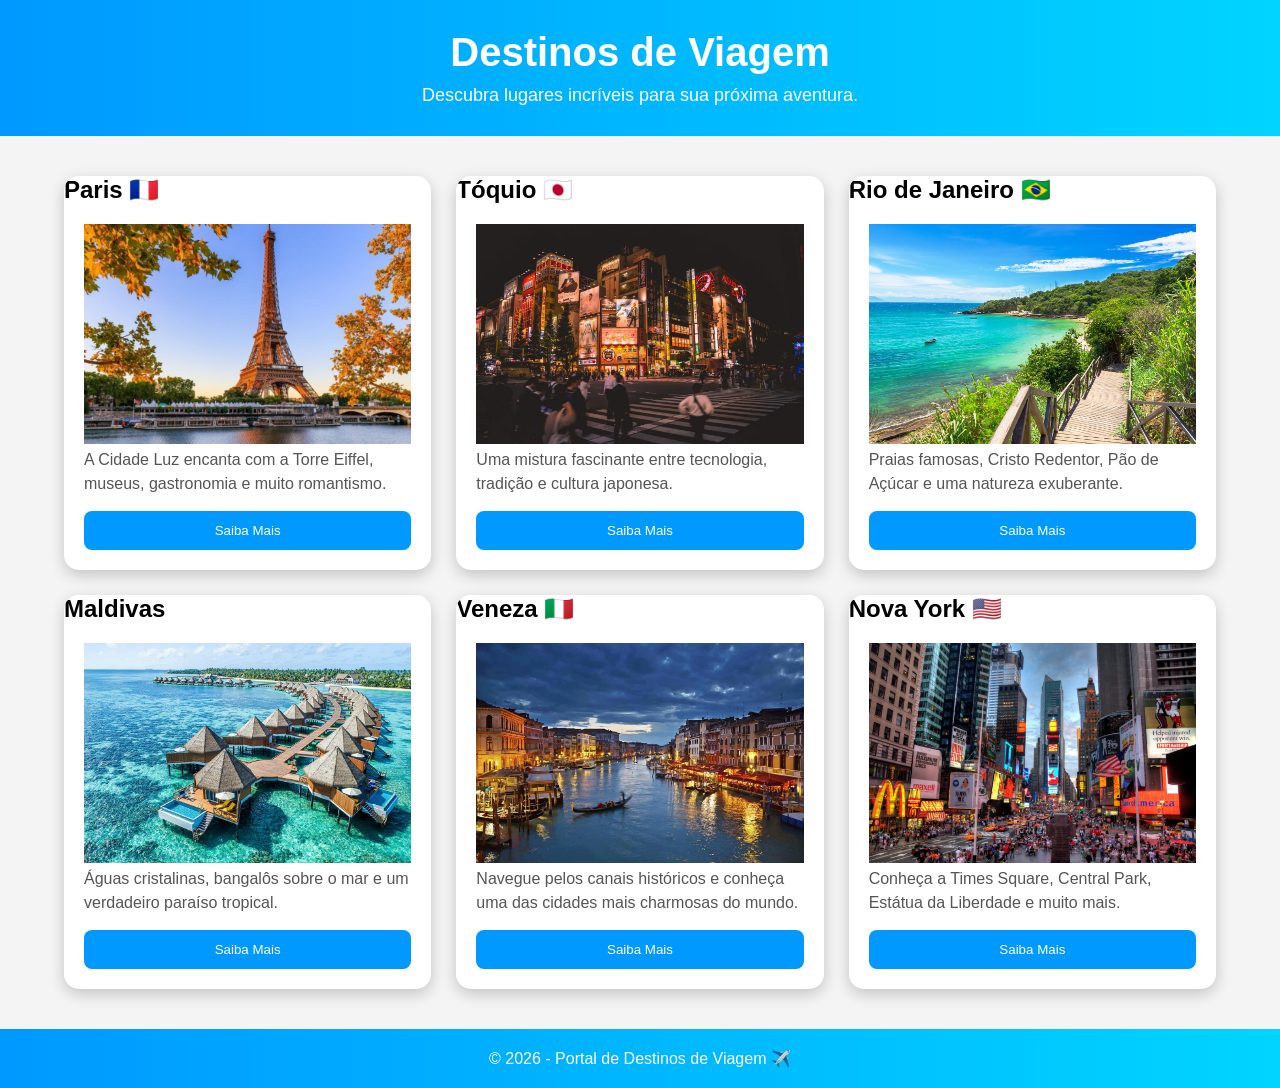
==== destino.html @ 4cc530f8 "Add files via upload" ====
<!DOCTYPE html>
<html lang="en">
<head>
    <meta charset="UTF-8">
    <meta name="viewport" content="width=device-width, initial-scale=1.0">
    <title>Document</title>
    <title>Destinos de Viagem</title>
    <link rel="stylesheet" href="css/style-destino.css">
</head>
<body>


<header>
    <h1> Destinos de Viagem</h1>
    <p>Descubra lugares incríveis para sua próxima aventura.</p>
</header>

<div class="container">

<div class="cards">

<div class="card">
<h2>Paris 🇫🇷</h2>

<div class="card-content">
<img src="imagens/Paris-Cidade-1024x576.jpg" alt="Paris">
<p>A Cidade Luz encanta com a Torre Eiffel, museus, gastronomia e muito romantismo.</p>
<button>Saiba Mais</button>
</div>
</div>

<div class="card">
<h2>Tóquio 🇯🇵</h2>

<div class="card-content">
<img src="imagens/toquio-1536x1023-1.avif" alt="Tóquio">
<p>Uma mistura fascinante entre tecnologia, tradição e cultura japonesa.</p>
<button>Saiba Mais</button>
</div>
</div>

<div class="card">
<h2>Rio de Janeiro 🇧🇷</h2>

<div class="card-content">
<img src="imagens/iStock-509369531-1-ad12c1ac.jpg" alt="Rio de Janeiro">
<p>Praias famosas, Cristo Redentor, Pão de Açúcar e uma natureza exuberante.</p>
<button>Saiba Mais</button>
</div>
</div>

<div class="card">
<h2>Maldivas </h2>

<div class="card-content">
<img src="imagens/pacotes-de-viagem-ilhas-maldivas.jpg" alt="Maldivas">
<p>Águas cristalinas, bangalôs sobre o mar e um verdadeiro paraíso tropical.</p>
<button>Saiba Mais</button>
</div>
</div>



<div class="card">
<h2>Veneza 🇮🇹</h2>

<div class="card-content">
<img src="imagens/veneza-grand-canal.webp" alt="Veneza">
<p>Navegue pelos canais históricos e conheça uma das cidades mais charmosas do mundo.</p>
<button>Saiba Mais</button>
</div>
</div>

<div class="card">
<h2>Nova York 🇺🇸</h2>

<div class="card-content">
<img src="imagens/New_york_times_square-terabass-1200x800.jpg" alt="Nova York">
<p>Conheça a Times Square, Central Park, Estátua da Liberdade e muito mais.</p>
<button>Saiba Mais</button>
</div>
</div>

</div>

</div>

<footer>
<p>© 2026 - Portal de Destinos de Viagem ✈️</p>
</footer>

</body>
</html>

</body>
</html>
---- css/style-destino.css ----
*{
    margin:0;
    padding:0;
    box-sizing:border-box;
    font-family:Arial, Helvetica, sans-serif;
}

body{
    background:#f4f4f4;
}

header{
    background:linear-gradient(90deg,#0099ff,#00d4ff);
    color:white;
    text-align:center;
    padding:30px;
}

header h1{
    font-size:40px;
}

header p{
    margin-top:10px;
    font-size:18px;
}

.container{
    width:90%;
    max-width:1200px;
    margin:40px auto;
}

.cards{
    display:grid;
    grid-template-columns:repeat(3,1fr);
    gap:25px;
}

.card{
    background:white;
    border-radius:15px;
    overflow:hidden;
    box-shadow:0 5px 15px rgba(0,0,0,.2);
    transition:.3s;
}

.card:hover{
    transform:translateY(-10px);
}

.card img{
    width:100%;
    height:220px;
    object-fit:cover;
}

.card-content{
    padding:20px;
}

.card-content h2{
    color:#0099ff;
    margin-bottom:10px;
}

.card-content p{
    color:#555;
    line-height:1.5;
}

button{
    width:100%;
    margin-top:15px;
    background:#0099ff;
    color:white;
    border:none;
    padding:12px;
    border-radius:8px;
    cursor:pointer;
    transition:.3s;
}

button:hover{
    background:#0077cc;
}

footer{
 background:linear-gradient(90deg,#0099ff,#00d4ff);
    color:white;
    text-align:center;
    padding:20px;
    margin-top:40px;
}

/* ===== Tablet ===== */
@media (max-width:992px){

    .container{
        width:95%;
    }

    .cards{
        grid-template-columns:repeat(2,1fr);
    }

    header h1{
        font-size:32px;
    }
}

/* ===== Celular ===== */
@media (max-width:768px){

    header{
        padding:20px;
    }

    header h1{
        font-size:28px;
    }

    header p{
        font-size:16px;
    }

    .container{
        width:95%;
        margin:20px auto;
    }

    .cards{
        grid-template-columns:1fr;
        gap:20px;
    }

    .card img{
        height:200px;
    }

    .card-content{
        padding:15px;
    }

    .card-content h2{
        font-size:22px;
    }

    .card-content p{
        font-size:15px;
    }
}

/* ===== Celulares pequenos ===== */
@media (max-width:480px){

    header h1{
        font-size:24px;
    }

    header p{
        font-size:14px;
    }

    .card img{
        height:180px;
    }

    .card-content h2{
        font-size:20px;
    }

    .card-content p{
        font-size:14px;
    }

    button{
        font-size:15px;
    }
}
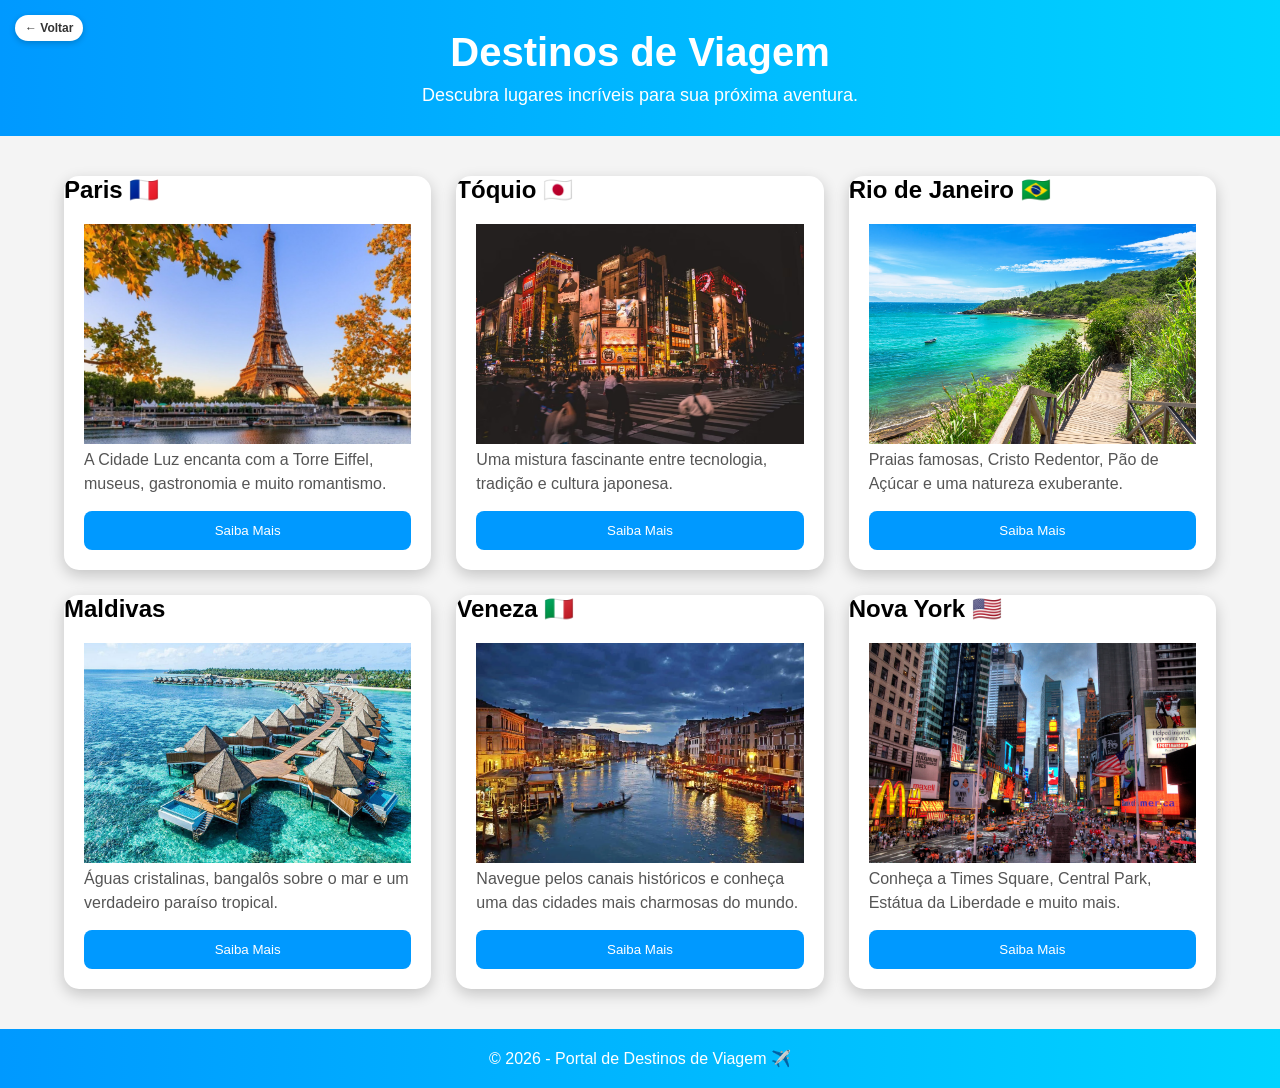
==== commit 9ff802da: "Add files via upload" ====
--- a/destino.html
+++ b/destino.html
@@ -25,7 +25,7 @@
 <div class="card-content">
 <img src="imagens/Paris-Cidade-1024x576.jpg" alt="Paris">
 <p>A Cidade Luz encanta com a Torre Eiffel, museus, gastronomia e muito romantismo.</p>
-<button>Saiba Mais</button>
+<a href="serviços.html"><button>Saiba Mais</button></a>
 </div>
 </div>
 
@@ -35,7 +35,7 @@
 <div class="card-content">
 <img src="imagens/toquio-1536x1023-1.avif" alt="Tóquio">
 <p>Uma mistura fascinante entre tecnologia, tradição e cultura japonesa.</p>
-<button>Saiba Mais</button>
+<a href="serviços.html"><button>Saiba Mais</button></a>
 </div>
 </div>
 
@@ -45,7 +45,7 @@
 <div class="card-content">
 <img src="imagens/iStock-509369531-1-ad12c1ac.jpg" alt="Rio de Janeiro">
 <p>Praias famosas, Cristo Redentor, Pão de Açúcar e uma natureza exuberante.</p>
-<button>Saiba Mais</button>
+<a href="serviços.html"><button>Saiba Mais</button></a>
 </div>
 </div>
 
@@ -55,7 +55,7 @@
 <div class="card-content">
 <img src="imagens/pacotes-de-viagem-ilhas-maldivas.jpg" alt="Maldivas">
 <p>Águas cristalinas, bangalôs sobre o mar e um verdadeiro paraíso tropical.</p>
-<button>Saiba Mais</button>
+<a href="serviços.html"><button>Saiba Mais</button></a>
 </div>
 </div>
 
@@ -67,7 +67,7 @@
 <div class="card-content">
 <img src="imagens/veneza-grand-canal.webp" alt="Veneza">
 <p>Navegue pelos canais históricos e conheça uma das cidades mais charmosas do mundo.</p>
-<button>Saiba Mais</button>
+<a href="serviços.html"><button>Saiba Mais</button></a>
 </div>
 </div>
 
@@ -77,13 +77,17 @@
 <div class="card-content">
 <img src="imagens/New_york_times_square-terabass-1200x800.jpg" alt="Nova York">
 <p>Conheça a Times Square, Central Park, Estátua da Liberdade e muito mais.</p>
-<button>Saiba Mais</button>
+<a href="serviços.html"><button>Saiba Mais</button></a>
 </div>
 </div>
 
 </div>
 
 </div>
+
+<a href="index.html" class="btn-voltar">
+    ← Voltar
+</a>
 
 <footer>
 <p>© 2026 - Portal de Destinos de Viagem ✈️</p>
--- a/css/style-destino.css
+++ b/css/style-destino.css
@@ -177,4 +177,23 @@
     button{
         font-size:15px;
     }
+}
+
+
+
+
+.btn-voltar {
+    position: fixed;
+    top: 15px;
+    left: 15px;
+    background: white;
+    color: #333;
+    text-decoration: none;
+    font-size: 12px;
+    font-weight: bold;
+    padding: 6px 10px;
+    border-radius: 20px;
+    box-shadow: 0 2px 6px rgba(0, 0, 0, 0.2);
+    transition: 0.3s;
+    z-index: 1000;
 }
